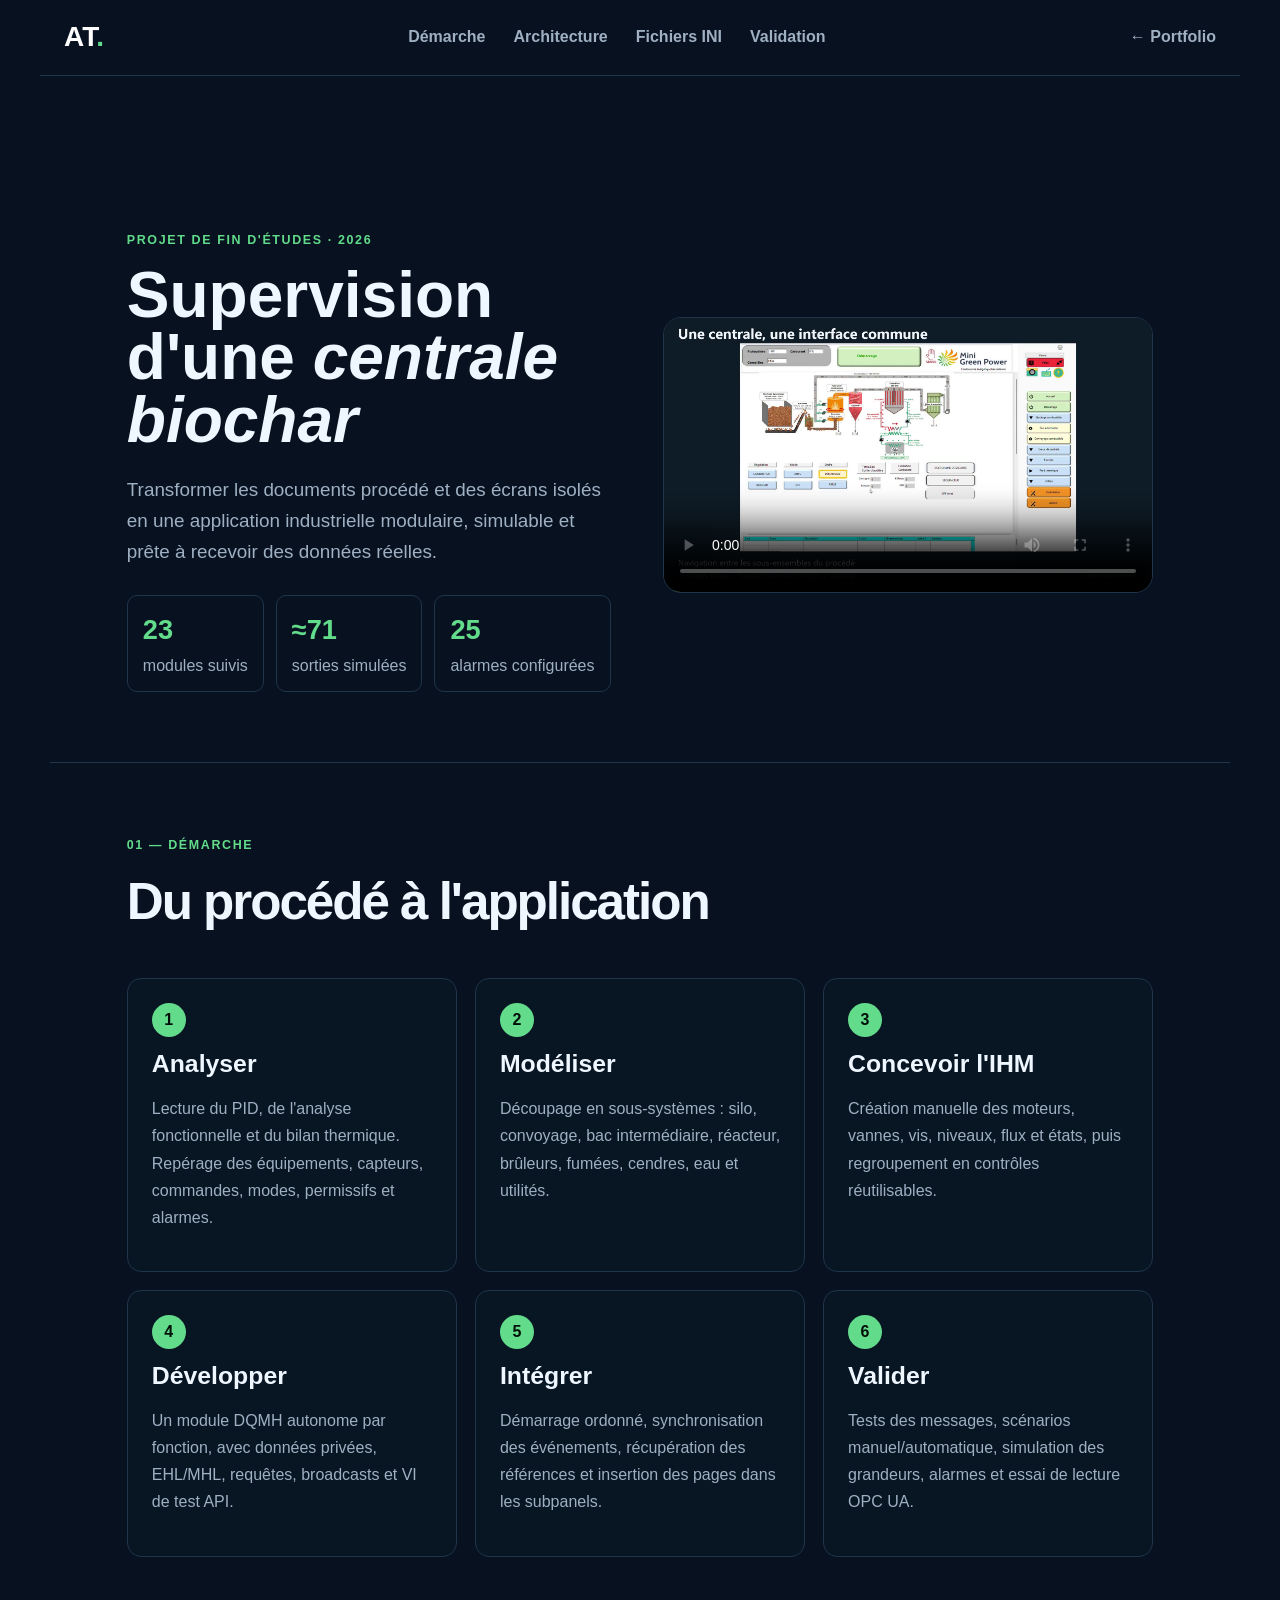
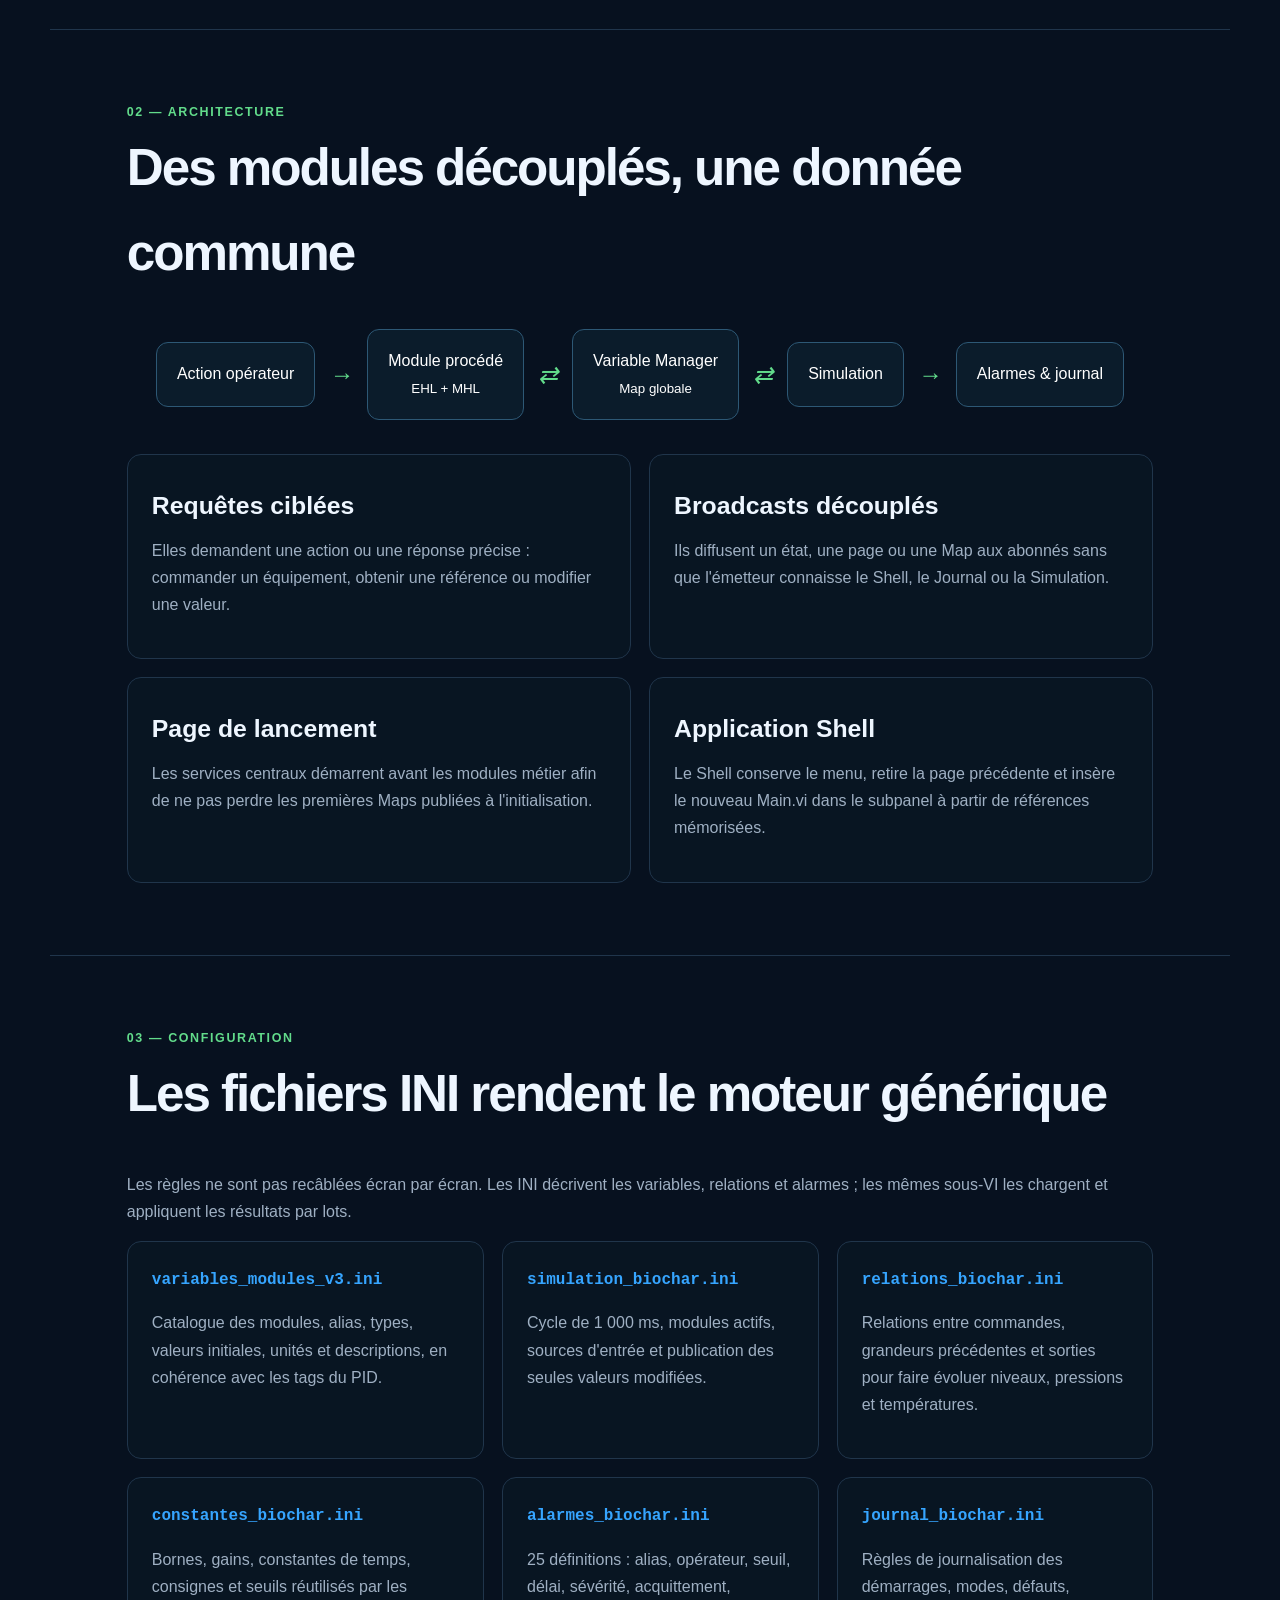
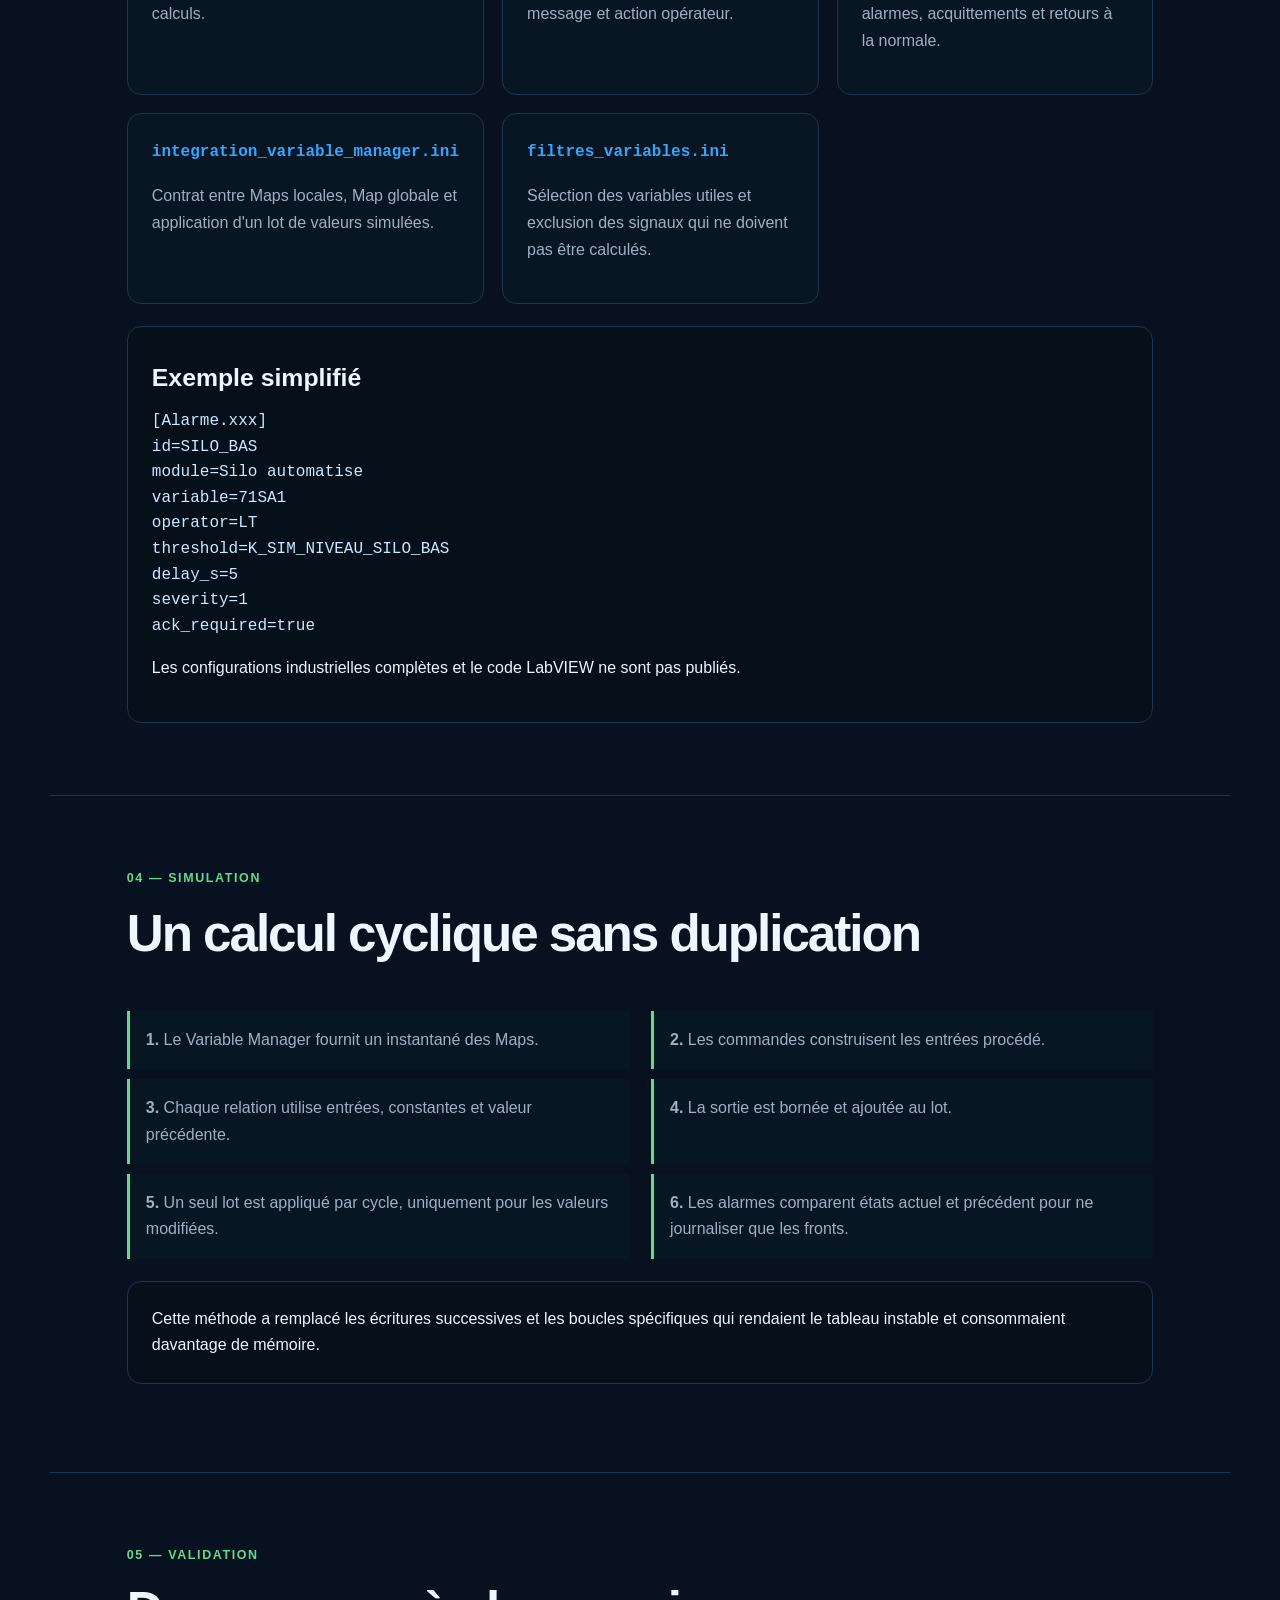
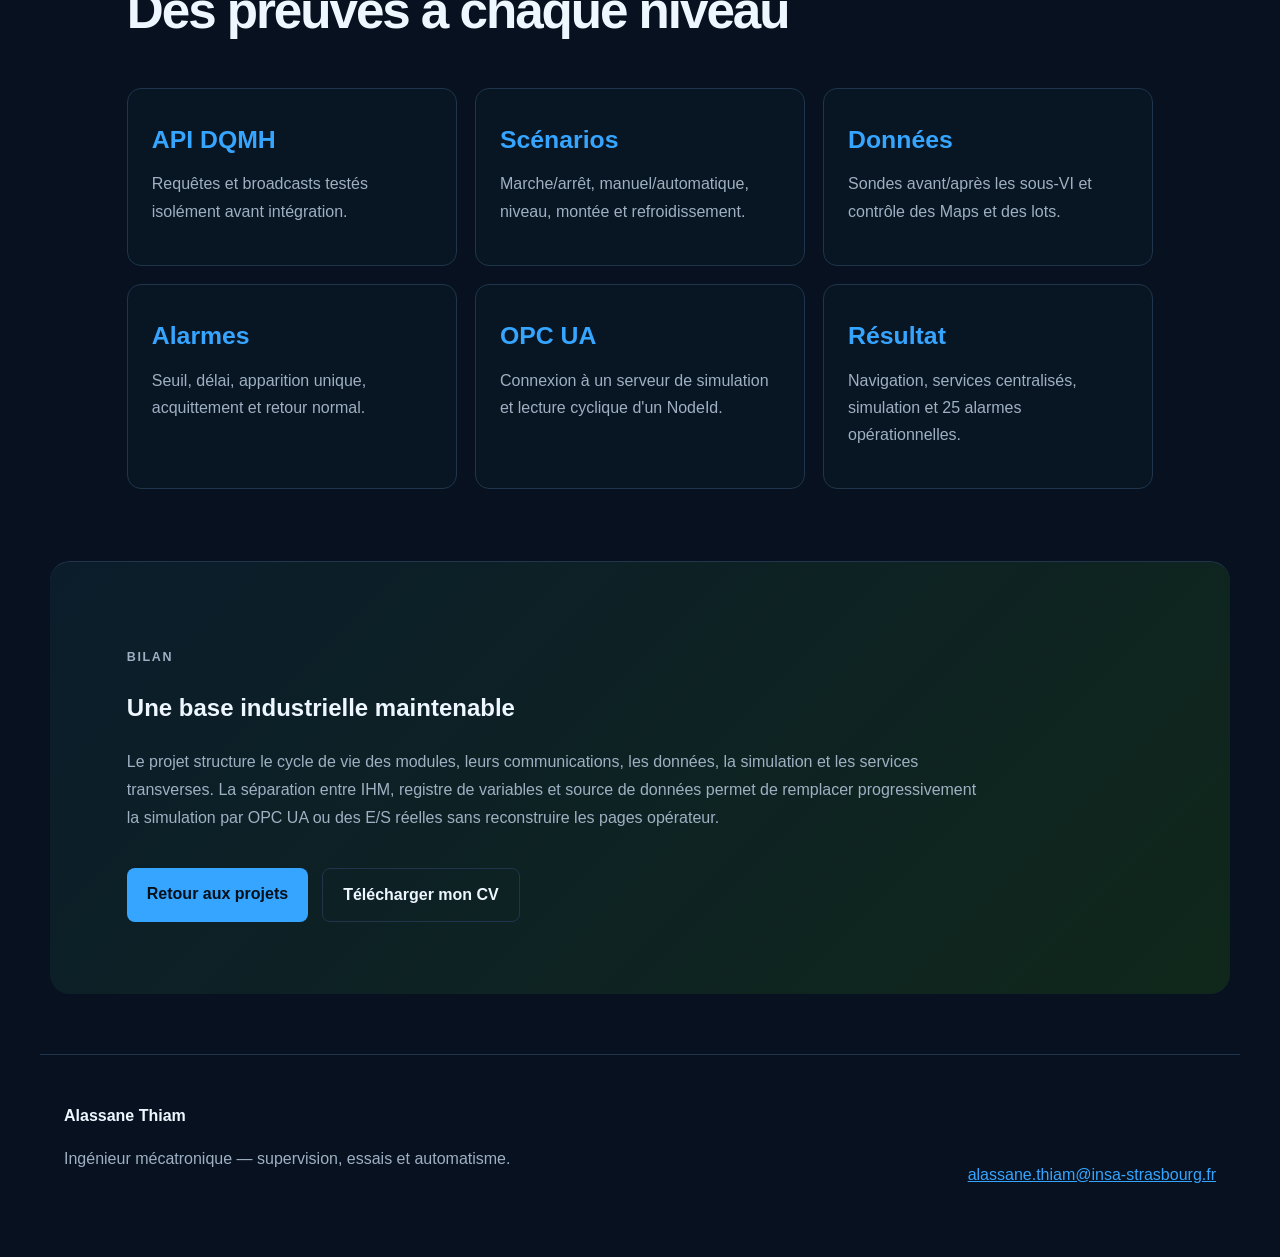
==== projet-biochar.html @ bf54d19d "Développer la fiche projet centrale biochar" ====
<!doctype html>
<html lang="fr"><head><meta charset="utf-8"><meta name="viewport" content="width=device-width,initial-scale=1"><meta name="description" content="Étude de cas : supervision LabVIEW DQMH d'une centrale biochar."><title>Centrale biochar — Alassane Thiam</title><link rel="stylesheet" href="style.css"><link rel="stylesheet" href="details.css"></head>
<body class="case-study"><header class="nav"><a class="brand" href="index.html">AT<span>.</span></a><nav><a href="#demarche">Démarche</a><a href="#architecture">Architecture</a><a href="#configuration">Fichiers INI</a><a href="#validation">Validation</a></nav><a class="contact" href="index.html#projets">← Portfolio</a></header><main>
<section class="case-hero"><div><p class="eyebrow">Projet de fin d'études · 2026</p><h1>Supervision d'une <em>centrale biochar</em></h1><p class="lead">Transformer les documents procédé et des écrans isolés en une application industrielle modulaire, simulable et prête à recevoir des données réelles.</p><div class="case-metrics"><span><strong>23</strong>modules suivis</span><span><strong>≈71</strong>sorties simulées</span><span><strong>25</strong>alarmes configurées</span></div></div><video controls preload="metadata" poster="supervision.jpg" playsinline><source src="Supervision_Biochar_LinkedIn_FINAL.mp4" type="video/mp4"></video></section>
<section class="case-section" id="demarche"><div class="section-title"><p>01 — Démarche</p><h2>Du procédé à l'application</h2></div><div class="step-grid">
<article><b>1</b><h3>Analyser</h3><p>Lecture du PID, de l'analyse fonctionnelle et du bilan thermique. Repérage des équipements, capteurs, commandes, modes, permissifs et alarmes.</p></article>
<article><b>2</b><h3>Modéliser</h3><p>Découpage en sous-systèmes : silo, convoyage, bac intermédiaire, réacteur, brûleurs, fumées, cendres, eau et utilités.</p></article>
<article><b>3</b><h3>Concevoir l'IHM</h3><p>Création manuelle des moteurs, vannes, vis, niveaux, flux et états, puis regroupement en contrôles réutilisables.</p></article>
<article><b>4</b><h3>Développer</h3><p>Un module DQMH autonome par fonction, avec données privées, EHL/MHL, requêtes, broadcasts et VI de test API.</p></article>
<article><b>5</b><h3>Intégrer</h3><p>Démarrage ordonné, synchronisation des événements, récupération des références et insertion des pages dans les subpanels.</p></article>
<article><b>6</b><h3>Valider</h3><p>Tests des messages, scénarios manuel/automatique, simulation des grandeurs, alarmes et essai de lecture OPC UA.</p></article>
</div></section>
<section class="case-section" id="architecture"><div class="section-title"><p>02 — Architecture</p><h2>Des modules découplés, une donnée commune</h2></div><div class="flow"><span>Action opérateur</span><i>→</i><span>Module procédé<br><small>EHL + MHL</small></span><i>⇄</i><span>Variable Manager<br><small>Map globale</small></span><i>⇄</i><span>Simulation</span><i>→</i><span>Alarmes & journal</span></div><div class="two-col"><article><h3>Requêtes ciblées</h3><p>Elles demandent une action ou une réponse précise : commander un équipement, obtenir une référence ou modifier une valeur.</p></article><article><h3>Broadcasts découplés</h3><p>Ils diffusent un état, une page ou une Map aux abonnés sans que l'émetteur connaisse le Shell, le Journal ou la Simulation.</p></article><article><h3>Page de lancement</h3><p>Les services centraux démarrent avant les modules métier afin de ne pas perdre les premières Maps publiées à l'initialisation.</p></article><article><h3>Application Shell</h3><p>Le Shell conserve le menu, retire la page précédente et insère le nouveau Main.vi dans le subpanel à partir de références mémorisées.</p></article></div></section>
<section class="case-section" id="configuration"><div class="section-title"><p>03 — Configuration</p><h2>Les fichiers INI rendent le moteur générique</h2></div><p class="intro">Les règles ne sont pas recâblées écran par écran. Les INI décrivent les variables, relations et alarmes ; les mêmes sous-VI les chargent et appliquent les résultats par lots.</p><div class="ini-grid">
<article><code>variables_modules_v3.ini</code><p>Catalogue des modules, alias, types, valeurs initiales, unités et descriptions, en cohérence avec les tags du PID.</p></article>
<article><code>simulation_biochar.ini</code><p>Cycle de 1 000 ms, modules actifs, sources d'entrée et publication des seules valeurs modifiées.</p></article>
<article><code>relations_biochar.ini</code><p>Relations entre commandes, grandeurs précédentes et sorties pour faire évoluer niveaux, pressions et températures.</p></article>
<article><code>constantes_biochar.ini</code><p>Bornes, gains, constantes de temps, consignes et seuils réutilisés par les calculs.</p></article>
<article><code>alarmes_biochar.ini</code><p>25 définitions : alias, opérateur, seuil, délai, sévérité, acquittement, message et action opérateur.</p></article>
<article><code>journal_biochar.ini</code><p>Règles de journalisation des démarrages, modes, défauts, alarmes, acquittements et retours à la normale.</p></article>
<article><code>integration_variable_manager.ini</code><p>Contrat entre Maps locales, Map globale et application d'un lot de valeurs simulées.</p></article>
<article><code>filtres_variables.ini</code><p>Sélection des variables utiles et exclusion des signaux qui ne doivent pas être calculés.</p></article>
</div><div class="code-sample"><h3>Exemple simplifié</h3><pre><code>[Alarme.xxx]
id=SILO_BAS
module=Silo automatise
variable=71SA1
operator=LT
threshold=K_SIM_NIVEAU_SILO_BAS
delay_s=5
severity=1
ack_required=true</code></pre><p>Les configurations industrielles complètes et le code LabVIEW ne sont pas publiés.</p></div></section>
<section class="case-section"><div class="section-title"><p>04 — Simulation</p><h2>Un calcul cyclique sans duplication</h2></div><div class="logic-list"><p><strong>1.</strong> Le Variable Manager fournit un instantané des Maps.</p><p><strong>2.</strong> Les commandes construisent les entrées procédé.</p><p><strong>3.</strong> Chaque relation utilise entrées, constantes et valeur précédente.</p><p><strong>4.</strong> La sortie est bornée et ajoutée au lot.</p><p><strong>5.</strong> Un seul lot est appliqué par cycle, uniquement pour les valeurs modifiées.</p><p><strong>6.</strong> Les alarmes comparent états actuel et précédent pour ne journaliser que les fronts.</p></div><p class="callout">Cette méthode a remplacé les écritures successives et les boucles spécifiques qui rendaient le tableau instable et consommaient davantage de mémoire.</p></section>
<section class="case-section" id="validation"><div class="section-title"><p>05 — Validation</p><h2>Des preuves à chaque niveau</h2></div><div class="validation-grid"><article><h3>API DQMH</h3><p>Requêtes et broadcasts testés isolément avant intégration.</p></article><article><h3>Scénarios</h3><p>Marche/arrêt, manuel/automatique, niveau, montée et refroidissement.</p></article><article><h3>Données</h3><p>Sondes avant/après les sous-VI et contrôle des Maps et des lots.</p></article><article><h3>Alarmes</h3><p>Seuil, délai, apparition unique, acquittement et retour normal.</p></article><article><h3>OPC UA</h3><p>Connexion à un serveur de simulation et lecture cyclique d'un NodeId.</p></article><article><h3>Résultat</h3><p>Navigation, services centralisés, simulation et 25 alarmes opérationnelles.</p></article></div></section>
<section class="case-section conclusion"><p class="eyebrow">Bilan</p><h2>Une base industrielle maintenable</h2><p>Le projet structure le cycle de vie des modules, leurs communications, les données, la simulation et les services transverses. La séparation entre IHM, registre de variables et source de données permet de remplacer progressivement la simulation par OPC UA ou des E/S réelles sans reconstruire les pages opérateur.</p><div class="actions"><a class="primary" href="index.html#projets">Retour aux projets</a><a class="secondary" href="CV_Alassane_Thiam_Mecatronique.pdf" download>Télécharger mon CV</a></div></section>
</main><footer><div><strong>Alassane Thiam</strong><p>Ingénieur mécatronique — supervision, essais et automatisme.</p></div><a href="mailto:alassane.thiam@insa-strasbourg.fr">alassane.thiam@insa-strasbourg.fr</a></footer></body></html>
---- style.css ----
:root{--bg:#07111f;--panel:#0d1b2b;--ink:#eef6ff;--muted:#9fb0c3;--blue:#36a5ff;--green:#62dc8b;--line:#20354b;--max:1200px}*{box-sizing:border-box}html{scroll-behavior:smooth}body{margin:0;background:var(--bg);color:var(--ink);font:16px/1.65 Inter,Segoe UI,Arial,sans-serif}.nav{height:76px;max-width:var(--max);margin:auto;padding:0 24px;display:flex;align-items:center;justify-content:space-between;border-bottom:1px solid var(--line);position:relative;z-index:2}.brand{font-size:28px;font-weight:900;color:white;text-decoration:none}.brand span,.eyebrow,.section-title p{color:var(--green)}nav{display:flex;gap:28px}nav a,.contact{color:var(--muted);text-decoration:none;font-weight:650}nav a:hover,.contact:hover{color:white}.hero{min-height:680px;max-width:var(--max);margin:auto;padding:80px 24px;display:grid;grid-template-columns:1.03fr .97fr;gap:55px;align-items:center}.eyebrow,.section-title p,.tag{text-transform:uppercase;letter-spacing:.13em;font-size:.78rem;font-weight:800}.hero h1{font-size:clamp(3rem,6vw,5.6rem);line-height:.98;letter-spacing:-.055em;margin:18px 0 28px}.hero h1 em{font-style:normal;color:var(--blue)}.lead{color:var(--muted);font-size:1.18rem;max-width:650px}.actions{display:flex;gap:14px;margin-top:36px}.actions a{padding:13px 20px;border-radius:8px;text-decoration:none;font-weight:800}.primary{background:var(--blue);color:#04101c}.secondary{border:1px solid var(--line);color:var(--ink)}.hero-visual{position:relative;transform:rotate(1.5deg)}.hero-visual img{display:block;width:100%;aspect-ratio:1.25;object-fit:cover;object-position:72% center;border-radius:18px;border:1px solid #2b4a68;box-shadow:0 32px 90px #0009}.signal{position:absolute;left:-22px;bottom:24px;background:#081522e8;border:1px solid #31506c;padding:12px 17px;border-radius:8px;font-size:.8rem;font-weight:750}.signal span{color:var(--green);margin:0 5px}section{max-width:var(--max);margin:auto;padding:85px 24px}.section-title{margin-bottom:34px}.section-title p{margin:0}.section-title h2{font-size:clamp(2rem,4vw,3.4rem);letter-spacing:-.04em;margin:4px 0}.project{background:linear-gradient(135deg,#11263a,#0a1725);border:1px solid var(--line);border-radius:18px;overflow:hidden}.featured{display:grid;grid-template-columns:1.25fr .9fr}.project-image img{width:100%;height:100%;min-height:520px;object-fit:cover;object-position:center}.project-copy{padding:42px}.tag{color:var(--blue)}h3{font-size:1.55rem;line-height:1.2;margin:12px 0}.project-copy ul{display:grid;grid-template-columns:1fr 1fr;padding:0;list-style:none;gap:8px;color:var(--green);font-weight:750}.privacy{color:var(--muted);font-size:.88rem;border-top:1px solid var(--line);padding-top:16px}.project-grid{display:grid;grid-template-columns:repeat(3,1fr);gap:20px;margin-top:20px}.card{border:1px solid var(--line);background:var(--panel);border-radius:14px;padding:22px;min-height:410px}.card-img{height:185px;margin:-22px -22px 20px;overflow:hidden;border-radius:14px 14px 0 0}.card-img img{width:100%;height:100%;object-fit:cover}.card p,.card small,.skills p,.timeline p,footer p{color:var(--muted)}.agv-art{height:185px;margin:-22px -22px 20px;display:flex;align-items:center;justify-content:center;gap:16px;background:radial-gradient(circle at 70% 30%,#143d56,#07111e)}.agv-art span{border:1px solid var(--blue);padding:18px 14px;border-radius:8px;color:var(--green);font-weight:900}.agv-art b{color:var(--blue)}.skills-grid{display:grid;grid-template-columns:repeat(4,1fr);border-top:1px solid var(--line);border-left:1px solid var(--line)}.skills-grid>div{padding:28px;border-right:1px solid var(--line);border-bottom:1px solid var(--line)}.skills-grid span{color:var(--blue);font-weight:900}.timeline-list>div{display:grid;grid-template-columns:110px 1fr 1.4fr;align-items:baseline;border-top:1px solid var(--line);padding:24px 0}.timeline h3,.timeline p{margin:0}.timeline time{color:var(--green);font-weight:900}footer{max-width:var(--max);margin:auto;padding:48px 24px 72px;border-top:1px solid var(--line);display:flex;justify-content:space-between;align-items:end}footer a{color:var(--blue)}@media(max-width:850px){nav{display:none}.hero,.featured{grid-template-columns:1fr}.hero{padding-top:50px}.hero-visual{transform:none}.project-grid,.skills-grid{grid-template-columns:1fr}.project-image img{min-height:300px}.timeline-list>div{grid-template-columns:70px 1fr}.timeline-list p{grid-column:2}footer{align-items:start;flex-direction:column;gap:12px}}@media(prefers-reduced-motion:reduce){html{scroll-behavior:auto}}
---- details.css ----
details{margin:18px 0;border:1px solid var(--line);border-radius:10px;background:#07131f;overflow:hidden}
summary{cursor:pointer;padding:12px 15px;color:var(--green);font-weight:800;list-style-position:inside}
summary:hover,summary:focus-visible{background:#102438;color:#fff}
.detail-content{padding:0 15px 16px;border-top:1px solid var(--line)}
.detail-content h4{margin:16px 0 5px;color:var(--blue);font-size:.95rem}
.detail-content p{margin:7px 0;color:var(--muted)}
.detail-content pre{overflow:auto;margin:12px 0 0;padding:13px;border:1px solid #294661;border-radius:8px;background:#020a12;color:#cde9ff;font:13px/1.55 Consolas,"Courier New",monospace;white-space:pre-wrap}
.card{display:flex;flex-direction:column}
.card details{margin-top:auto}
.card small{display:block;margin-top:14px}
@media(max-width:850px){.detail-content pre{font-size:12px}.project-copy{padding:28px}}
.project-link{display:inline-block;margin-top:16px}.case-study main{padding-top:72px}.case-hero{max-width:1180px;margin:auto;padding:70px 6%;display:grid;grid-template-columns:1fr 1fr;gap:46px;align-items:center}.case-hero h1{font-size:clamp(2.6rem,5vw,5.4rem);line-height:.98;margin:12px 0 22px}.case-hero video{width:100%;border:1px solid var(--line);border-radius:18px;background:#02070c}.case-metrics{display:flex;flex-wrap:wrap;gap:12px;margin-top:28px}.case-metrics span{padding:12px 15px;border:1px solid var(--line);border-radius:10px;color:var(--muted)}.case-metrics strong{display:block;color:var(--green);font-size:1.7rem}.case-section{max-width:1180px;margin:auto;padding:72px 6%;border-top:1px solid var(--line)}.step-grid,.ini-grid,.validation-grid{display:grid;grid-template-columns:repeat(3,1fr);gap:18px}.step-grid article,.ini-grid article,.validation-grid article,.two-col article{padding:24px;border:1px solid var(--line);border-radius:14px;background:#081522}.step-grid b{display:grid;place-items:center;width:34px;height:34px;border-radius:50%;background:var(--green);color:#031009}.case-section h3{margin:12px 0 8px}.case-section article p,.case-section .intro{color:var(--muted);line-height:1.7}.flow{display:flex;align-items:center;justify-content:center;gap:14px;flex-wrap:wrap;margin:34px 0}.flow span{padding:18px 20px;text-align:center;border:1px solid #2d5875;border-radius:12px;background:#0b1c2b;color:#fff}.flow i{color:var(--green);font-size:1.5rem}.two-col{display:grid;grid-template-columns:1fr 1fr;gap:18px;margin-top:18px}.ini-grid code{color:var(--blue);font-weight:800}.code-sample,.callout{margin-top:22px;padding:24px;border-radius:14px;background:#06101a;border:1px solid var(--line)}.code-sample pre{overflow:auto;color:#cde9ff;line-height:1.6}.logic-list{display:grid;grid-template-columns:1fr 1fr;gap:10px 22px}.logic-list p{margin:0;padding:16px;border-left:3px solid var(--green);background:#081522;color:var(--muted)}.validation-grid h3{color:var(--blue)}.conclusion{margin-bottom:60px;background:linear-gradient(135deg,#0b1d2b,#10271b);border-radius:20px}.conclusion>p{max-width:850px;color:var(--muted);line-height:1.75}@media(max-width:900px){.case-hero,.two-col{grid-template-columns:1fr}.step-grid,.ini-grid,.validation-grid{grid-template-columns:1fr 1fr}.logic-list{grid-template-columns:1fr}}@media(max-width:600px){.step-grid,.ini-grid,.validation-grid{grid-template-columns:1fr}.case-study .nav nav{display:none}}
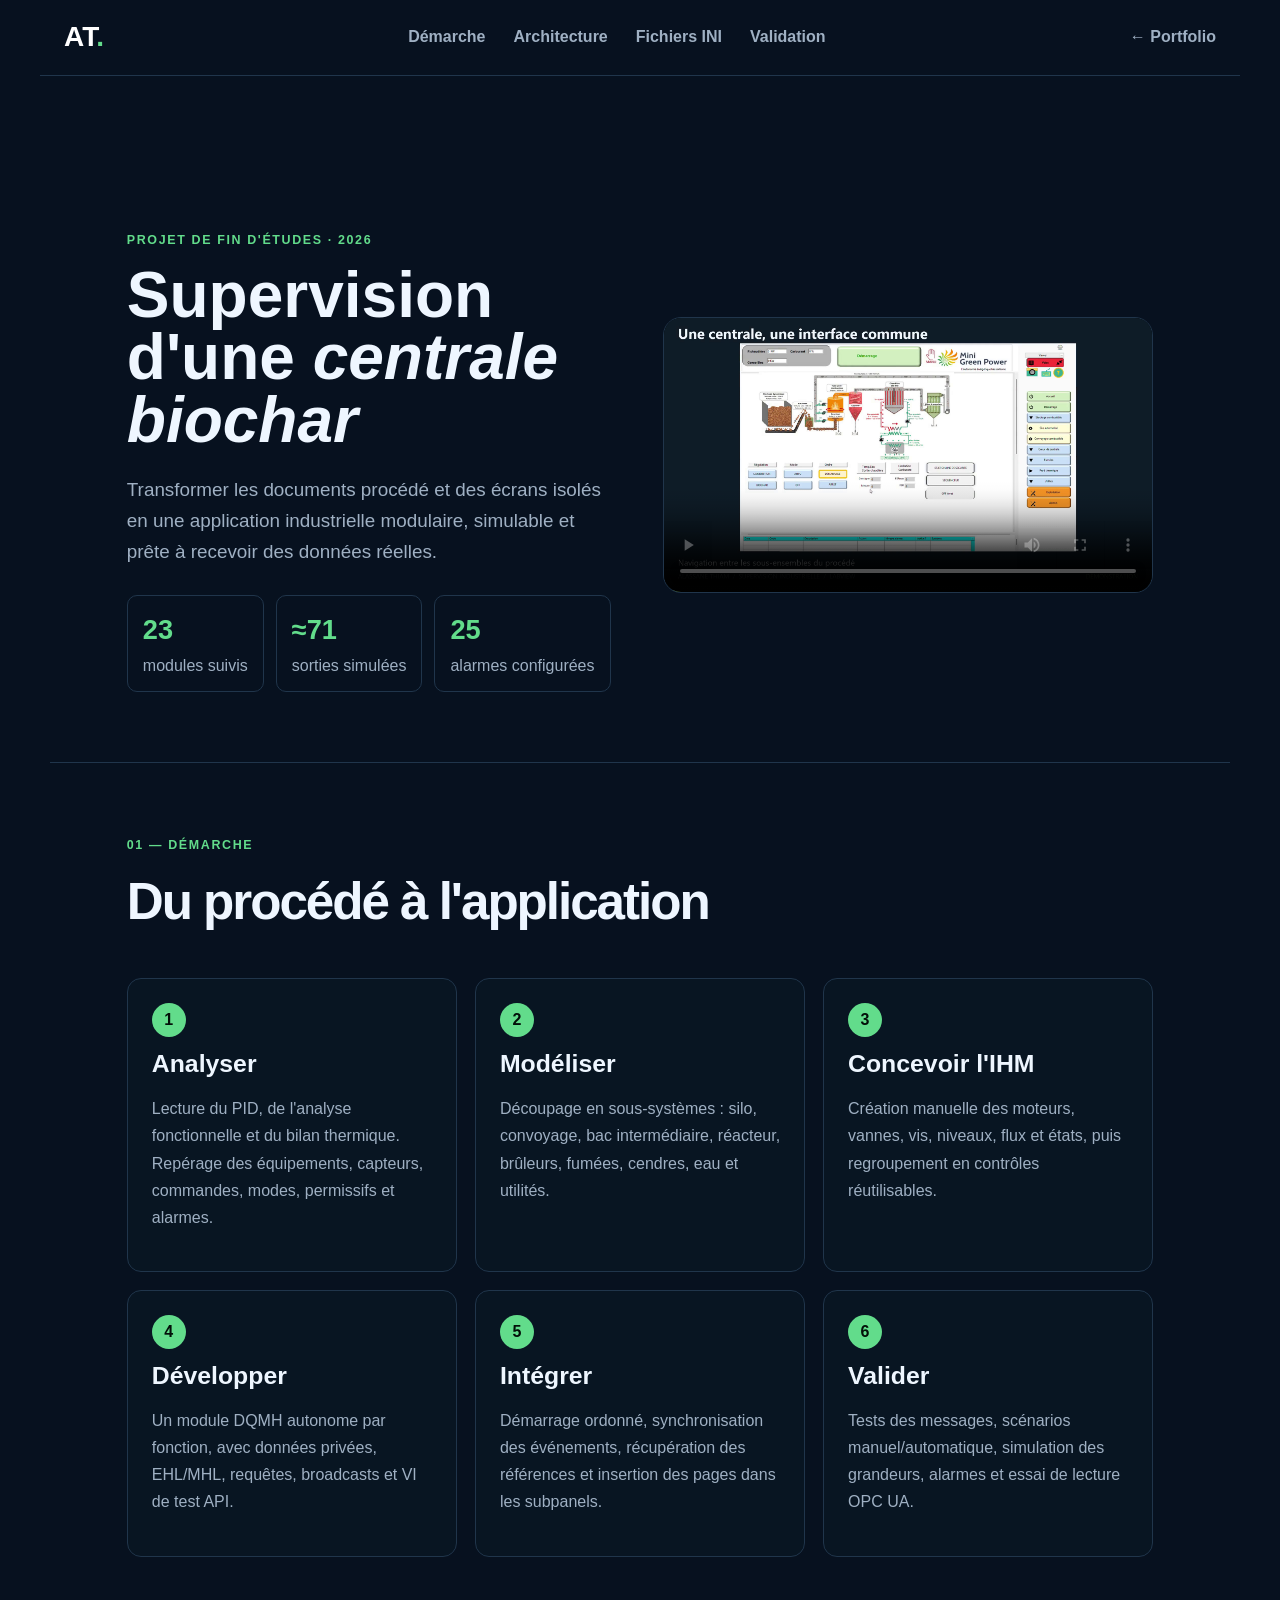
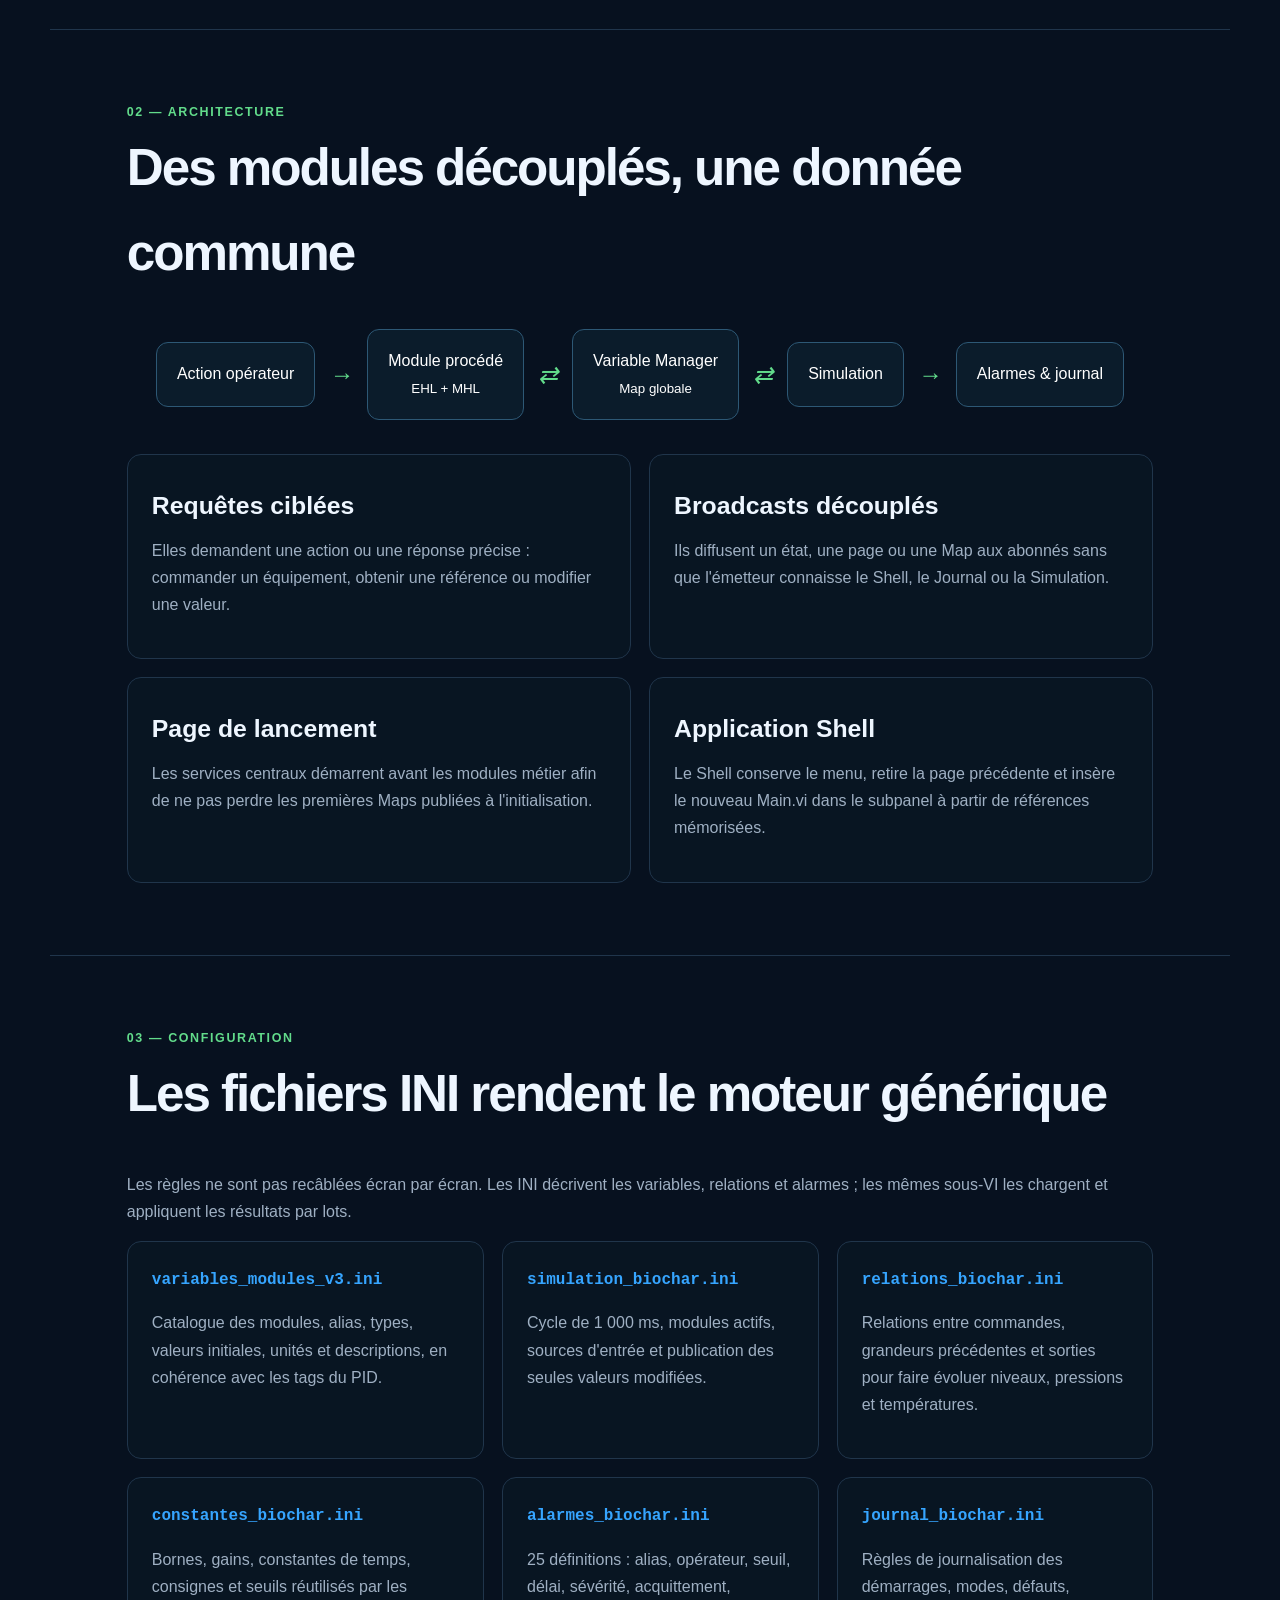
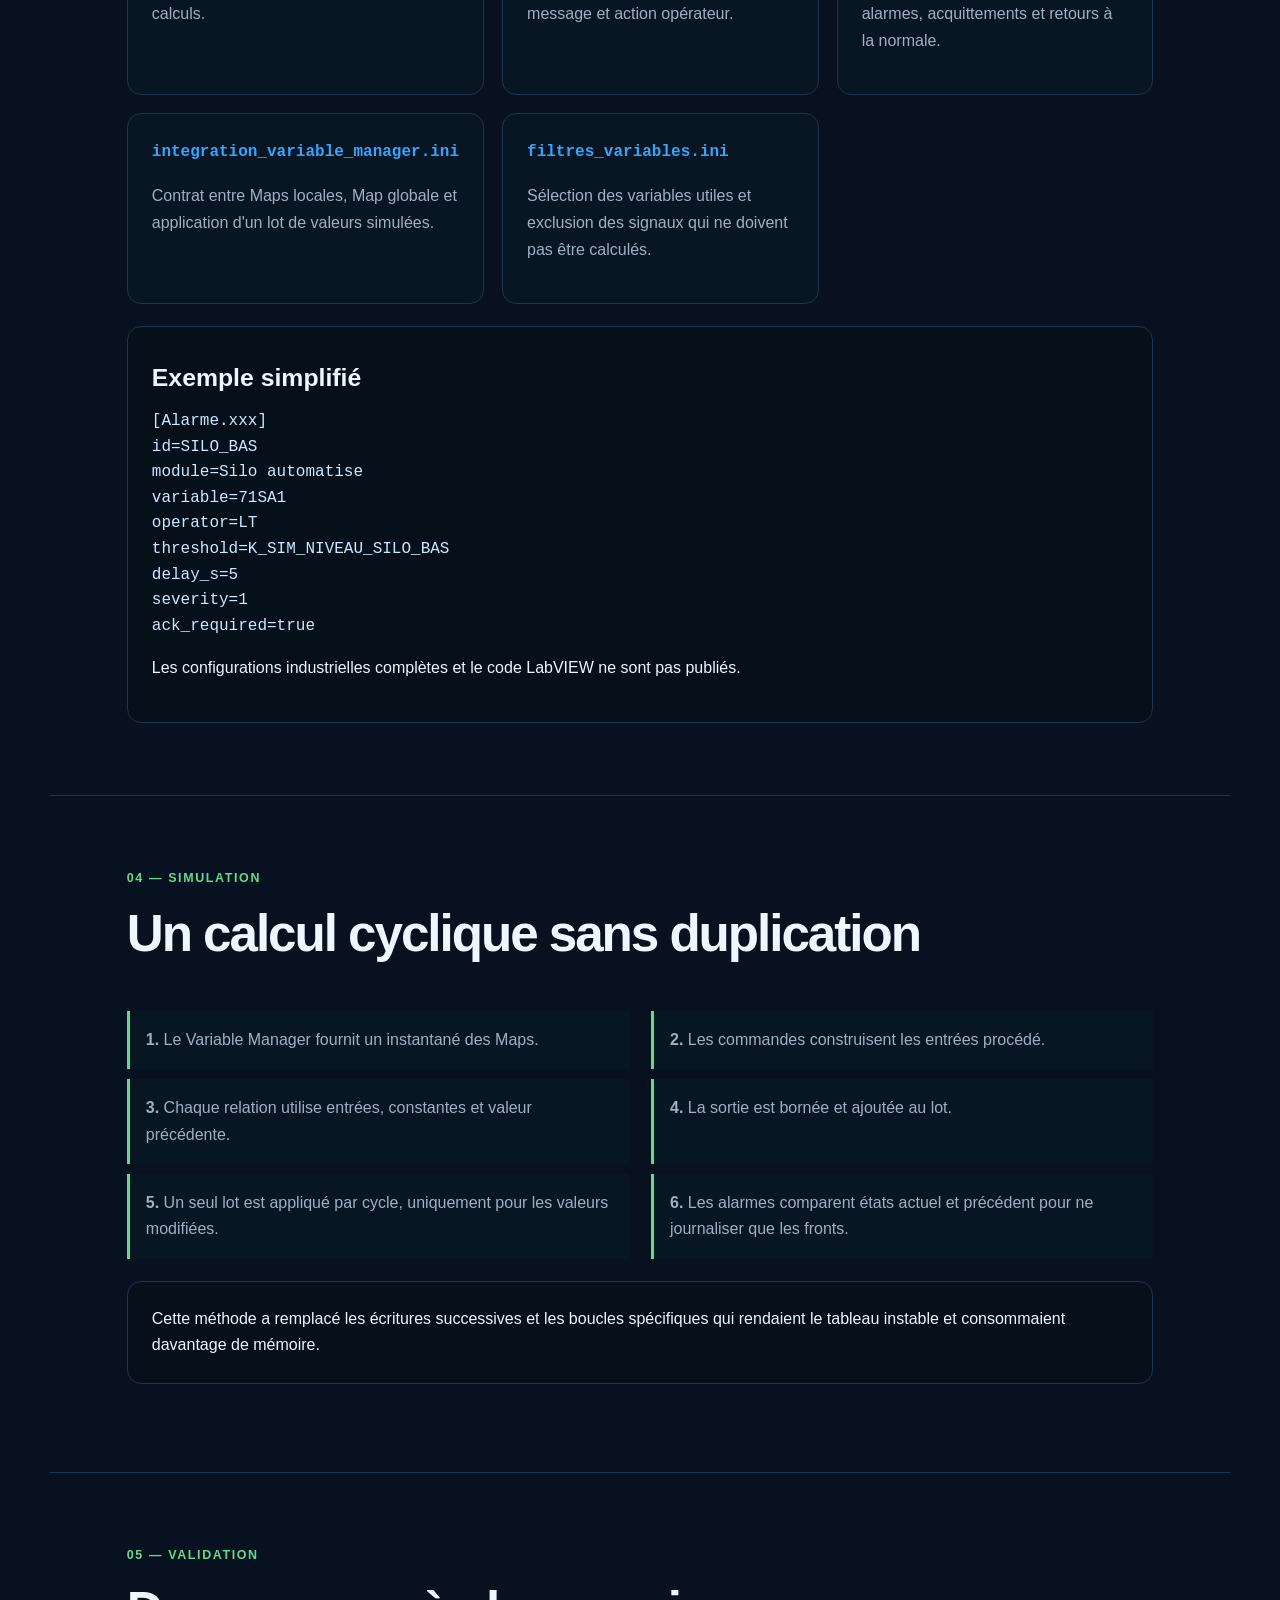
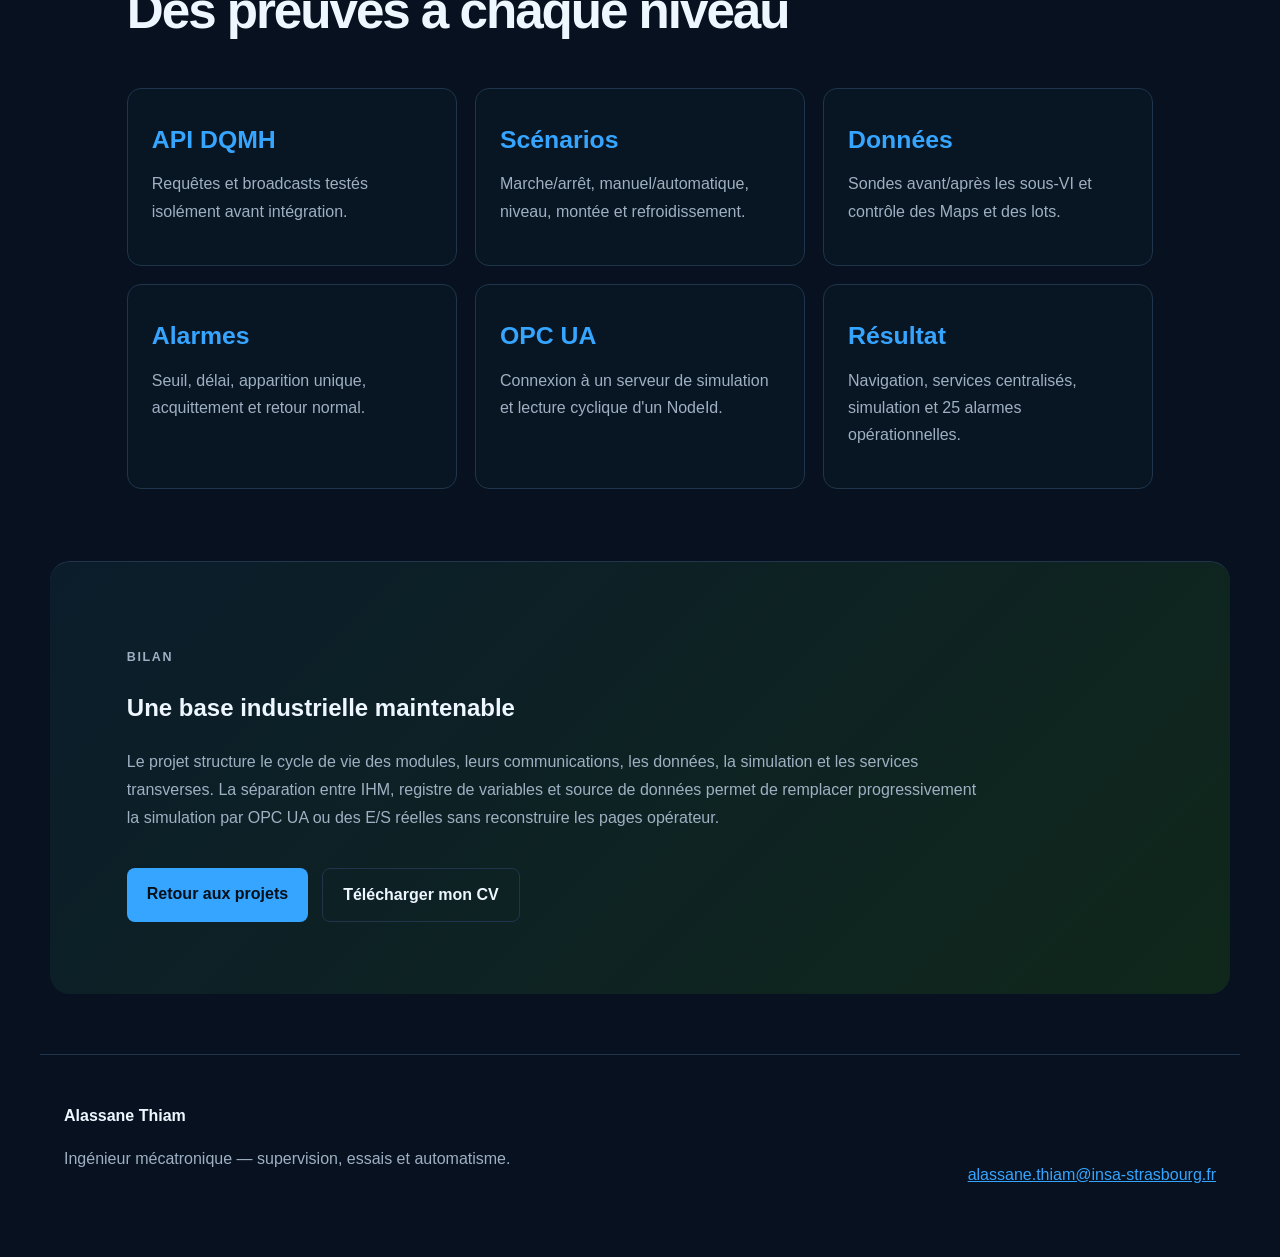
==== commit a92fd4e4: "Forcer le chargement du correctif visuel" ====
--- a/projet-biochar.html
+++ b/projet-biochar.html
@@ -1,5 +1,5 @@
 <!doctype html>
-<html lang="fr"><head><meta charset="utf-8"><meta name="viewport" content="width=device-width,initial-scale=1"><meta name="description" content="Étude de cas : supervision LabVIEW DQMH d'une centrale biochar."><title>Centrale biochar — Alassane Thiam</title><link rel="stylesheet" href="style.css"><link rel="stylesheet" href="details.css"></head>
+<html lang="fr"><head><meta charset="utf-8"><meta name="viewport" content="width=device-width,initial-scale=1"><meta name="description" content="Étude de cas : supervision LabVIEW DQMH d'une centrale biochar."><title>Centrale biochar — Alassane Thiam</title><link rel="stylesheet" href="style.css"><link rel="stylesheet" href="details.css?v=20260912-fix2"></head>
 <body class="case-study"><header class="nav"><a class="brand" href="index.html">AT<span>.</span></a><nav><a href="#demarche">Démarche</a><a href="#architecture">Architecture</a><a href="#configuration">Fichiers INI</a><a href="#validation">Validation</a></nav><a class="contact" href="index.html#projets">← Portfolio</a></header><main>
 <section class="case-hero"><div><p class="eyebrow">Projet de fin d'études · 2026</p><h1>Supervision d'une <em>centrale biochar</em></h1><p class="lead">Transformer les documents procédé et des écrans isolés en une application industrielle modulaire, simulable et prête à recevoir des données réelles.</p><div class="case-metrics"><span><strong>23</strong>modules suivis</span><span><strong>≈71</strong>sorties simulées</span><span><strong>25</strong>alarmes configurées</span></div></div><video controls preload="metadata" poster="supervision.jpg" playsinline><source src="Supervision_Biochar_LinkedIn_FINAL.mp4" type="video/mp4"></video></section>
 <section class="case-section" id="demarche"><div class="section-title"><p>01 — Démarche</p><h2>Du procédé à l'application</h2></div><div class="step-grid">
--- a/details.css
+++ b/details.css
@@ -1,3 +1,4 @@
+.project.featured{position:relative}.project.featured>.project-link{position:absolute;z-index:4;right:24px;bottom:24px;width:auto!important;height:auto!important;margin:0;padding:12px 18px;border-radius:9px;box-shadow:0 8px 24px #0008}
 details{margin:18px 0;border:1px solid var(--line);border-radius:10px;background:#07131f;overflow:hidden}
 summary{cursor:pointer;padding:12px 15px;color:var(--green);font-weight:800;list-style-position:inside}
 summary:hover,summary:focus-visible{background:#102438;color:#fff}
